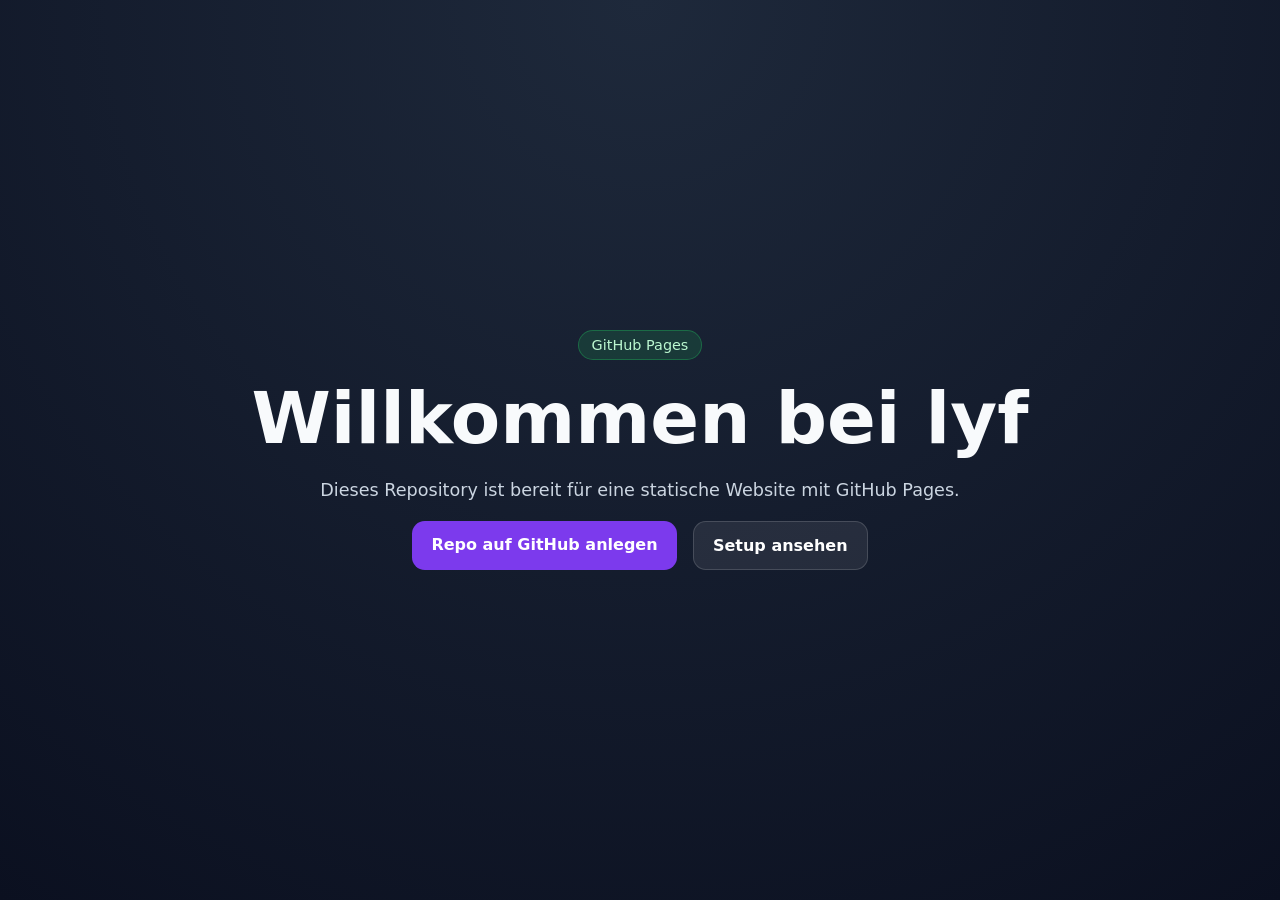
==== index.html @ 3dfcb5ec "Initial commit" ====
<!doctype html>
<html lang="de">
  <head>
    <meta charset="UTF-8" />
    <meta name="viewport" content="width=device-width, initial-scale=1.0" />
    <title>lyf</title>
    <meta name="description" content="Statische Website für lyf auf GitHub Pages" />
    <link rel="stylesheet" href="style.css" />
  </head>
  <body>
    <main class="container">
      <span class="badge">GitHub Pages</span>
      <h1>Willkommen bei lyf</h1>
      <p>
        Dieses Repository ist bereit für eine statische Website mit GitHub Pages.
      </p>
      <div class="actions">
        <a class="button" href="https://github.com/new" target="_blank" rel="noreferrer">Repo auf GitHub anlegen</a>
        <a class="button button-secondary" href="README.md">Setup ansehen</a>
      </div>
    </main>
  </body>
</html>
---- style.css ----
:root {
  color-scheme: light dark;
  --bg: #0b1020;
  --card: rgba(255, 255, 255, 0.08);
  --text: #f8fafc;
  --muted: #cbd5e1;
  --accent: #7c3aed;
  --accent-2: #22c55e;
}

* {
  box-sizing: border-box;
}

body {
  margin: 0;
  font-family: Inter, ui-sans-serif, system-ui, -apple-system, BlinkMacSystemFont, "Segoe UI", sans-serif;
  background: radial-gradient(circle at top, #1e293b, var(--bg));
  color: var(--text);
}

.container {
  min-height: 100vh;
  display: grid;
  place-content: center;
  gap: 1rem;
  padding: 2rem;
  text-align: center;
}

.badge {
  justify-self: center;
  background: rgba(34, 197, 94, 0.15);
  color: #bbf7d0;
  border: 1px solid rgba(34, 197, 94, 0.35);
  border-radius: 999px;
  padding: 0.4rem 0.8rem;
  font-size: 0.9rem;
}

h1 {
  margin: 0;
  font-size: clamp(2.5rem, 6vw, 4.5rem);
}

p {
  margin: 0 auto;
  max-width: 42rem;
  color: var(--muted);
  font-size: 1.1rem;
  line-height: 1.6;
}

.actions {
  display: flex;
  gap: 1rem;
  justify-content: center;
  flex-wrap: wrap;
}

.button {
  display: inline-block;
  padding: 0.9rem 1.2rem;
  border-radius: 0.8rem;
  background: var(--accent);
  color: white;
  text-decoration: none;
  font-weight: 600;
}

.button-secondary {
  background: var(--card);
  border: 1px solid rgba(255, 255, 255, 0.15);
}
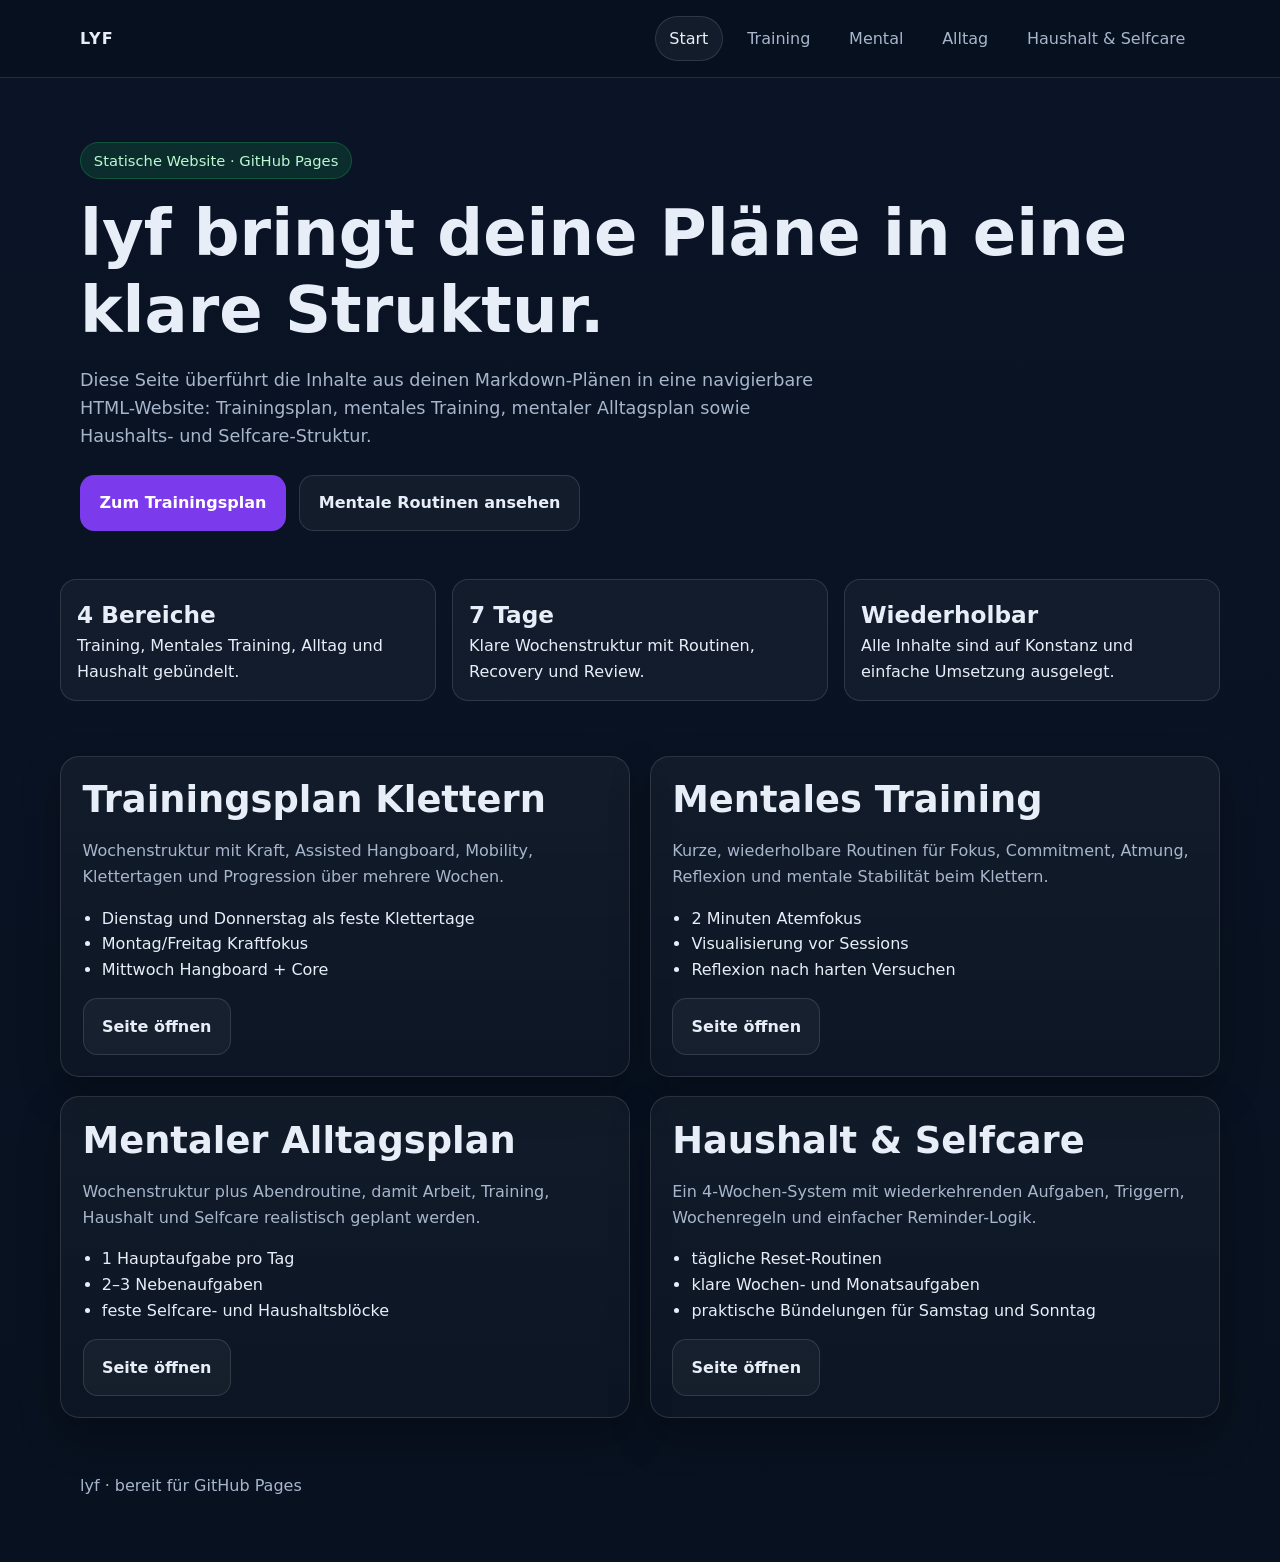
==== commit 553a610b: "Convert plans into multi-page HTML site" ====
--- a/index.html
+++ b/index.html
@@ -3,21 +3,112 @@
   <head>
     <meta charset="UTF-8" />
     <meta name="viewport" content="width=device-width, initial-scale=1.0" />
-    <title>lyf</title>
-    <meta name="description" content="Statische Website für lyf auf GitHub Pages" />
+    <title>lyf – Pläne für Training, Alltag, Haushalt und Mindset</title>
+    <meta name="description" content="lyf bündelt Trainingsplan, mentalen Trainingsplan, Alltagsstruktur und Haushalts-/Selfcare-Plan in einer statischen Website." />
     <link rel="stylesheet" href="style.css" />
   </head>
   <body>
-    <main class="container">
-      <span class="badge">GitHub Pages</span>
-      <h1>Willkommen bei lyf</h1>
-      <p>
-        Dieses Repository ist bereit für eine statische Website mit GitHub Pages.
-      </p>
-      <div class="actions">
-        <a class="button" href="https://github.com/new" target="_blank" rel="noreferrer">Repo auf GitHub anlegen</a>
-        <a class="button button-secondary" href="README.md">Setup ansehen</a>
-      </div>
+    <header class="site-header">
+      <nav class="nav">
+        <a class="brand" href="index.html">lyf</a>
+        <div class="nav-links">
+          <a class="active" href="index.html">Start</a>
+          <a href="training.html">Training</a>
+          <a href="mental.html">Mental</a>
+          <a href="alltag.html">Alltag</a>
+          <a href="haushalt.html">Haushalt &amp; Selfcare</a>
+        </div>
+      </nav>
+    </header>
+
+    <main>
+      <section class="hero">
+        <span class="badge">Statische Website · GitHub Pages</span>
+        <h1>lyf bringt deine Pläne in eine klare Struktur.</h1>
+        <p class="lead">
+          Diese Seite überführt die Inhalte aus deinen Markdown-Plänen in eine navigierbare HTML-Website:
+          Trainingsplan, mentales Training, mentaler Alltagsplan sowie Haushalts- und Selfcare-Struktur.
+        </p>
+        <div class="actions">
+          <a class="button" href="training.html">Zum Trainingsplan</a>
+          <a class="button secondary" href="mental.html">Mentale Routinen ansehen</a>
+        </div>
+      </section>
+
+      <section class="page section">
+        <div class="panel-grid">
+          <article class="kpi">
+            <strong>4 Bereiche</strong>
+            Training, Mentales Training, Alltag und Haushalt gebündelt.
+          </article>
+          <article class="kpi">
+            <strong>7 Tage</strong>
+            Klare Wochenstruktur mit Routinen, Recovery und Review.
+          </article>
+          <article class="kpi">
+            <strong>Wiederholbar</strong>
+            Alle Inhalte sind auf Konstanz und einfache Umsetzung ausgelegt.
+          </article>
+        </div>
+      </section>
+
+      <section class="page grid section">
+        <article class="card">
+          <h2>Trainingsplan Klettern</h2>
+          <p>
+            Wochenstruktur mit Kraft, Assisted Hangboard, Mobility, Klettertagen und Progression über mehrere Wochen.
+          </p>
+          <ul>
+            <li>Dienstag und Donnerstag als feste Klettertage</li>
+            <li>Montag/Freitag Kraftfokus</li>
+            <li>Mittwoch Hangboard + Core</li>
+          </ul>
+          <a class="button secondary" href="training.html">Seite öffnen</a>
+        </article>
+
+        <article class="card">
+          <h2>Mentales Training</h2>
+          <p>
+            Kurze, wiederholbare Routinen für Fokus, Commitment, Atmung, Reflexion und mentale Stabilität beim Klettern.
+          </p>
+          <ul>
+            <li>2 Minuten Atemfokus</li>
+            <li>Visualisierung vor Sessions</li>
+            <li>Reflexion nach harten Versuchen</li>
+          </ul>
+          <a class="button secondary" href="mental.html">Seite öffnen</a>
+        </article>
+
+        <article class="card">
+          <h2>Mentaler Alltagsplan</h2>
+          <p>
+            Wochenstruktur plus Abendroutine, damit Arbeit, Training, Haushalt und Selfcare realistisch geplant werden.
+          </p>
+          <ul>
+            <li>1 Hauptaufgabe pro Tag</li>
+            <li>2–3 Nebenaufgaben</li>
+            <li>feste Selfcare- und Haushaltsblöcke</li>
+          </ul>
+          <a class="button secondary" href="alltag.html">Seite öffnen</a>
+        </article>
+
+        <article class="card">
+          <h2>Haushalt &amp; Selfcare</h2>
+          <p>
+            Ein 4‑Wochen-System mit wiederkehrenden Aufgaben, Triggern, Wochenregeln und einfacher Reminder-Logik.
+          </p>
+          <ul>
+            <li>tägliche Reset-Routinen</li>
+            <li>klare Wochen- und Monatsaufgaben</li>
+            <li>praktische Bündelungen für Samstag und Sonntag</li>
+          </ul>
+          <a class="button secondary" href="haushalt.html">Seite öffnen</a>
+        </article>
+      </section>
     </main>
+
+    <footer class="footer">
+      <p>lyf · bereit für GitHub Pages</p>
+    </footer>
   </body>
 </html>
--- a/style.css
+++ b/style.css
@@ -1,74 +1,282 @@
 :root {
-  color-scheme: light dark;
-  --bg: #0b1020;
-  --card: rgba(255, 255, 255, 0.08);
-  --text: #f8fafc;
-  --muted: #cbd5e1;
+  --bg: #08111f;
+  --bg-soft: #101b2d;
+  --panel: #132238;
+  --panel-2: #1a2d48;
+  --line: rgba(255, 255, 255, 0.12);
+  --text: #e8eef8;
+  --muted: #a8b6cc;
   --accent: #7c3aed;
   --accent-2: #22c55e;
+  --accent-3: #38bdf8;
+  --shadow: 0 18px 40px rgba(0, 0, 0, 0.25);
 }
 
 * {
   box-sizing: border-box;
+}
+
+html {
+  scroll-behavior: smooth;
 }
 
 body {
   margin: 0;
   font-family: Inter, ui-sans-serif, system-ui, -apple-system, BlinkMacSystemFont, "Segoe UI", sans-serif;
-  background: radial-gradient(circle at top, #1e293b, var(--bg));
-  color: var(--text);
-}
-
-.container {
-  min-height: 100vh;
-  display: grid;
-  place-content: center;
+  background: linear-gradient(180deg, #0a1426 0%, var(--bg) 100%);
+  color: var(--text);
+  line-height: 1.6;
+}
+
+a {
+  color: inherit;
+}
+
+img {
+  max-width: 100%;
+}
+
+.site-header {
+  position: sticky;
+  top: 0;
+  z-index: 10;
+  backdrop-filter: blur(12px);
+  background: rgba(8, 17, 31, 0.82);
+  border-bottom: 1px solid var(--line);
+}
+
+.nav {
+  max-width: 1160px;
+  margin: 0 auto;
+  padding: 1rem 1.25rem;
+  display: flex;
+  align-items: center;
+  justify-content: space-between;
   gap: 1rem;
-  padding: 2rem;
-  text-align: center;
+}
+
+.brand {
+  font-weight: 800;
+  letter-spacing: 0.08em;
+  text-transform: uppercase;
+  text-decoration: none;
+}
+
+.nav-links {
+  display: flex;
+  flex-wrap: wrap;
+  gap: 0.6rem;
+}
+
+.nav-links a {
+  text-decoration: none;
+  color: var(--muted);
+  padding: 0.55rem 0.85rem;
+  border-radius: 999px;
+  border: 1px solid transparent;
+}
+
+.nav-links a:hover,
+.nav-links a.active {
+  color: var(--text);
+  border-color: var(--line);
+  background: rgba(255, 255, 255, 0.05);
+}
+
+.page,
+.hero,
+.content {
+  max-width: 1160px;
+  margin: 0 auto;
+  padding: 0 1.25rem;
+}
+
+.hero {
+  padding-top: 4rem;
+  padding-bottom: 2rem;
 }
 
 .badge {
-  justify-self: center;
-  background: rgba(34, 197, 94, 0.15);
+  display: inline-flex;
+  align-items: center;
+  gap: 0.45rem;
+  background: rgba(34, 197, 94, 0.14);
   color: #bbf7d0;
-  border: 1px solid rgba(34, 197, 94, 0.35);
+  border: 1px solid rgba(34, 197, 94, 0.26);
   border-radius: 999px;
-  padding: 0.4rem 0.8rem;
-  font-size: 0.9rem;
+  padding: 0.35rem 0.8rem;
+  font-size: 0.92rem;
+}
+
+h1,
+h2,
+h3,
+h4 {
+  line-height: 1.2;
+  margin-top: 0;
 }
 
 h1 {
-  margin: 0;
-  font-size: clamp(2.5rem, 6vw, 4.5rem);
-}
-
-p {
-  margin: 0 auto;
-  max-width: 42rem;
+  font-size: clamp(2.6rem, 5vw, 4.6rem);
+  margin: 1rem 0;
+}
+
+h2 {
+  font-size: clamp(1.7rem, 3vw, 2.3rem);
+  margin-bottom: 0.8rem;
+}
+
+h3 {
+  font-size: 1.25rem;
+  margin-bottom: 0.65rem;
+}
+
+.lead {
+  max-width: 760px;
   color: var(--muted);
   font-size: 1.1rem;
-  line-height: 1.6;
 }
 
 .actions {
   display: flex;
-  gap: 1rem;
+  flex-wrap: wrap;
+  gap: 0.85rem;
+  margin-top: 1.5rem;
+}
+
+.button {
+  display: inline-flex;
+  align-items: center;
   justify-content: center;
-  flex-wrap: wrap;
-}
-
-.button {
-  display: inline-block;
-  padding: 0.9rem 1.2rem;
-  border-radius: 0.8rem;
+  gap: 0.5rem;
+  padding: 0.9rem 1.15rem;
+  border-radius: 0.9rem;
   background: var(--accent);
   color: white;
   text-decoration: none;
-  font-weight: 600;
-}
-
-.button-secondary {
-  background: var(--card);
-  border: 1px solid rgba(255, 255, 255, 0.15);
-}
+  font-weight: 700;
+  border: 1px solid transparent;
+}
+
+.button.secondary {
+  background: rgba(255, 255, 255, 0.04);
+  border-color: var(--line);
+  color: var(--text);
+}
+
+.grid {
+  display: grid;
+  grid-template-columns: repeat(12, minmax(0, 1fr));
+  gap: 1.2rem;
+  padding-bottom: 3rem;
+}
+
+.card,
+.panel,
+.week-box,
+.day-card,
+.note,
+details {
+  background: linear-gradient(180deg, rgba(255,255,255,0.04), rgba(255,255,255,0.02));
+  border: 1px solid var(--line);
+  border-radius: 1.2rem;
+  box-shadow: var(--shadow);
+}
+
+.card {
+  grid-column: span 6;
+  padding: 1.35rem;
+}
+
+.card p,
+.panel p,
+.note p,
+.content p,
+.content li {
+  color: var(--muted);
+}
+
+.card ul,
+.panel ul,
+.content ul,
+.content ol {
+  padding-left: 1.2rem;
+}
+
+.section {
+  padding: 1rem 0 2.4rem;
+}
+
+.panel {
+  padding: 1.35rem;
+  margin-bottom: 1rem;
+}
+
+.panel-grid {
+  display: grid;
+  grid-template-columns: repeat(auto-fit, minmax(240px, 1fr));
+  gap: 1rem;
+}
+
+.kpi {
+  padding: 1rem;
+  border-radius: 1rem;
+  background: rgba(255, 255, 255, 0.04);
+  border: 1px solid var(--line);
+}
+
+.kpi strong {
+  display: block;
+  font-size: 1.45rem;
+  color: var(--text);
+}
+
+.week-grid,
+.day-grid {
+  display: grid;
+  grid-template-columns: repeat(auto-fit, minmax(250px, 1fr));
+  gap: 1rem;
+}
+
+.week-box,
+.day-card {
+  padding: 1rem;
+}
+
+.note {
+  padding: 1rem 1.1rem;
+  border-left: 4px solid var(--accent-3);
+}
+
+details {
+  padding: 1rem 1.1rem;
+  margin-bottom: 1rem;
+}
+
+summary {
+  cursor: pointer;
+  font-weight: 700;
+}
+
+.footer {
+  max-width: 1160px;
+  margin: 0 auto;
+  padding: 0 1.25rem 3rem;
+  color: var(--muted);
+}
+
+.small {
+  font-size: 0.95rem;
+  color: var(--muted);
+}
+
+@media (max-width: 860px) {
+  .nav {
+    align-items: flex-start;
+    flex-direction: column;
+  }
+
+  .card {
+    grid-column: span 12;
+  }
+}
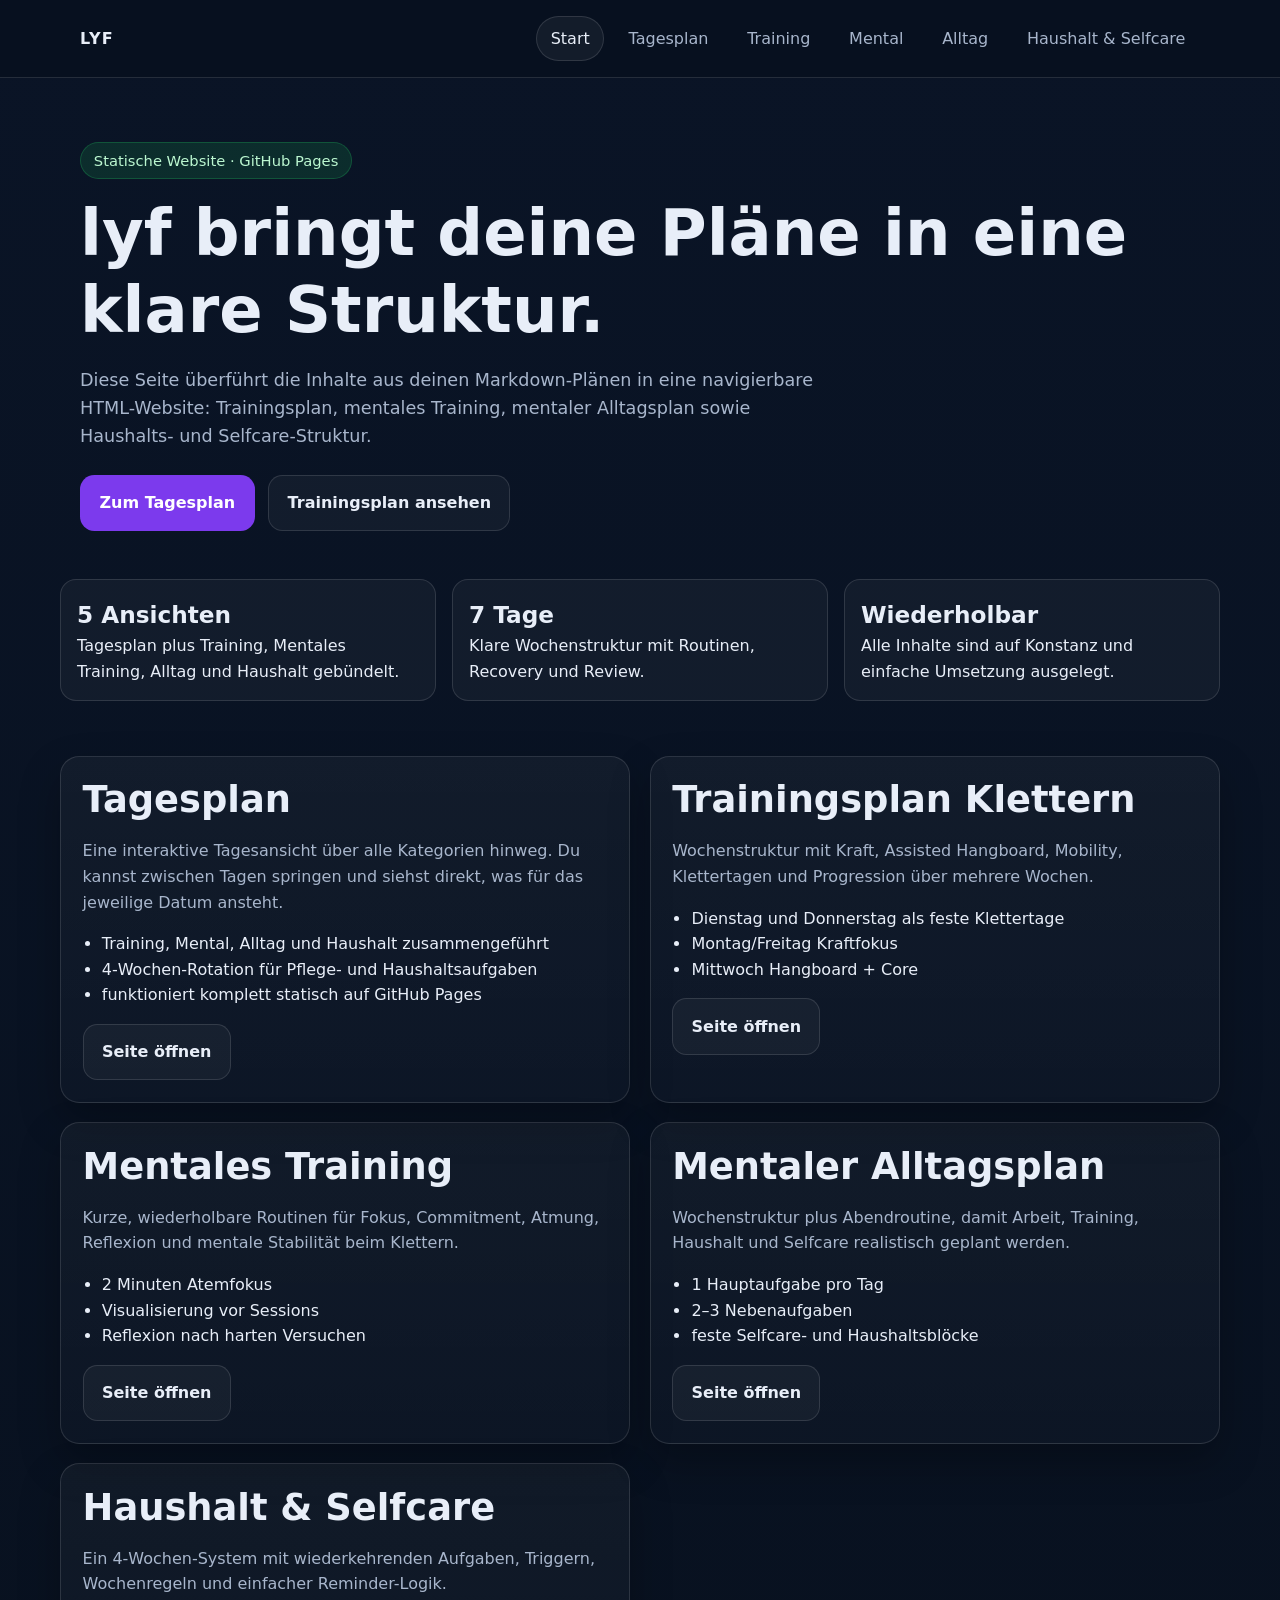
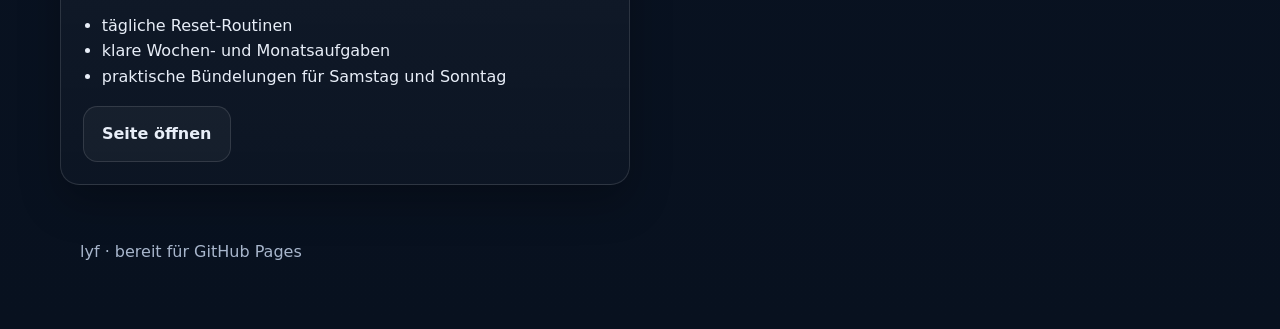
==== commit 552678ab: "Add JSON-driven daily planner" ====
--- a/index.html
+++ b/index.html
@@ -13,6 +13,7 @@
         <a class="brand" href="index.html">lyf</a>
         <div class="nav-links">
           <a class="active" href="index.html">Start</a>
+          <a href="planner.html">Tagesplan</a>
           <a href="training.html">Training</a>
           <a href="mental.html">Mental</a>
           <a href="alltag.html">Alltag</a>
@@ -30,16 +31,16 @@
           Trainingsplan, mentales Training, mentaler Alltagsplan sowie Haushalts- und Selfcare-Struktur.
         </p>
         <div class="actions">
-          <a class="button" href="training.html">Zum Trainingsplan</a>
-          <a class="button secondary" href="mental.html">Mentale Routinen ansehen</a>
+          <a class="button" href="planner.html">Zum Tagesplan</a>
+          <a class="button secondary" href="training.html">Trainingsplan ansehen</a>
         </div>
       </section>
 
       <section class="page section">
         <div class="panel-grid">
           <article class="kpi">
-            <strong>4 Bereiche</strong>
-            Training, Mentales Training, Alltag und Haushalt gebündelt.
+            <strong>5 Ansichten</strong>
+            Tagesplan plus Training, Mentales Training, Alltag und Haushalt gebündelt.
           </article>
           <article class="kpi">
             <strong>7 Tage</strong>
@@ -53,6 +54,20 @@
       </section>
 
       <section class="page grid section">
+        <article class="card">
+          <h2>Tagesplan</h2>
+          <p>
+            Eine interaktive Tagesansicht über alle Kategorien hinweg. Du kannst zwischen Tagen springen und siehst direkt,
+            was für das jeweilige Datum ansteht.
+          </p>
+          <ul>
+            <li>Training, Mental, Alltag und Haushalt zusammengeführt</li>
+            <li>4‑Wochen-Rotation für Pflege- und Haushaltsaufgaben</li>
+            <li>funktioniert komplett statisch auf GitHub Pages</li>
+          </ul>
+          <a class="button secondary" href="planner.html">Seite öffnen</a>
+        </article>
+
         <article class="card">
           <h2>Trainingsplan Klettern</h2>
           <p>
--- a/style.css
+++ b/style.css
@@ -265,12 +265,134 @@
   color: var(--muted);
 }
 
+.markdown {
+  padding: 1.5rem;
+}
+
+.markdown h1,
+.markdown h2,
+.markdown h3,
+.markdown h4 {
+  margin-top: 1.4rem;
+}
+
+.markdown h1:first-child,
+.markdown h2:first-child,
+.markdown h3:first-child,
+.markdown h4:first-child {
+  margin-top: 0;
+}
+
+.markdown p,
+.markdown li {
+  color: var(--muted);
+}
+
+.markdown ul,
+.markdown ol {
+  padding-left: 1.3rem;
+}
+
+.markdown hr {
+  border: 0;
+  border-top: 1px solid var(--line);
+  margin: 1.5rem 0;
+}
+
+.markdown code {
+  font-family: ui-monospace, SFMono-Regular, Menlo, Monaco, Consolas, "Liberation Mono", "Courier New", monospace;
+  font-size: 0.95em;
+  background: rgba(255, 255, 255, 0.06);
+  border: 1px solid var(--line);
+  padding: 0.15rem 0.35rem;
+  border-radius: 0.4rem;
+  color: var(--text);
+}
+
+.planner-toolbar {
+  display: flex;
+  align-items: center;
+  justify-content: space-between;
+  gap: 1rem;
+}
+
+.planner-controls {
+  display: flex;
+  flex-wrap: wrap;
+  gap: 0.75rem;
+}
+
+.planner-focus {
+  max-width: none;
+  margin-bottom: 0;
+}
+
+.planner-notes {
+  display: grid;
+  gap: 0.9rem;
+  margin-top: 1rem;
+}
+
+.planner-grid {
+  display: grid;
+  grid-template-columns: repeat(auto-fit, minmax(260px, 1fr));
+  gap: 1rem;
+}
+
+.planner-card {
+  height: 100%;
+}
+
+.planner-card-head,
+.task-head {
+  display: flex;
+  align-items: center;
+  justify-content: space-between;
+  gap: 0.75rem;
+}
+
+.planner-count {
+  color: var(--muted);
+  font-size: 0.95rem;
+}
+
+.task-item {
+  padding: 0.95rem 0;
+  border-top: 1px solid var(--line);
+}
+
+.task-item:first-of-type {
+  border-top: 0;
+  padding-top: 0.25rem;
+}
+
+.task-item h4 {
+  margin: 0;
+  font-size: 1rem;
+}
+
+.task-item p {
+  margin: 0.35rem 0 0;
+}
+
+.task-link {
+  color: var(--accent-3);
+  text-decoration: none;
+  font-size: 0.9rem;
+  white-space: nowrap;
+}
+
 .small {
   font-size: 0.95rem;
   color: var(--muted);
 }
 
 @media (max-width: 860px) {
+  .planner-toolbar {
+    flex-direction: column;
+    align-items: flex-start;
+  }
+
   .nav {
     align-items: flex-start;
     flex-direction: column;
